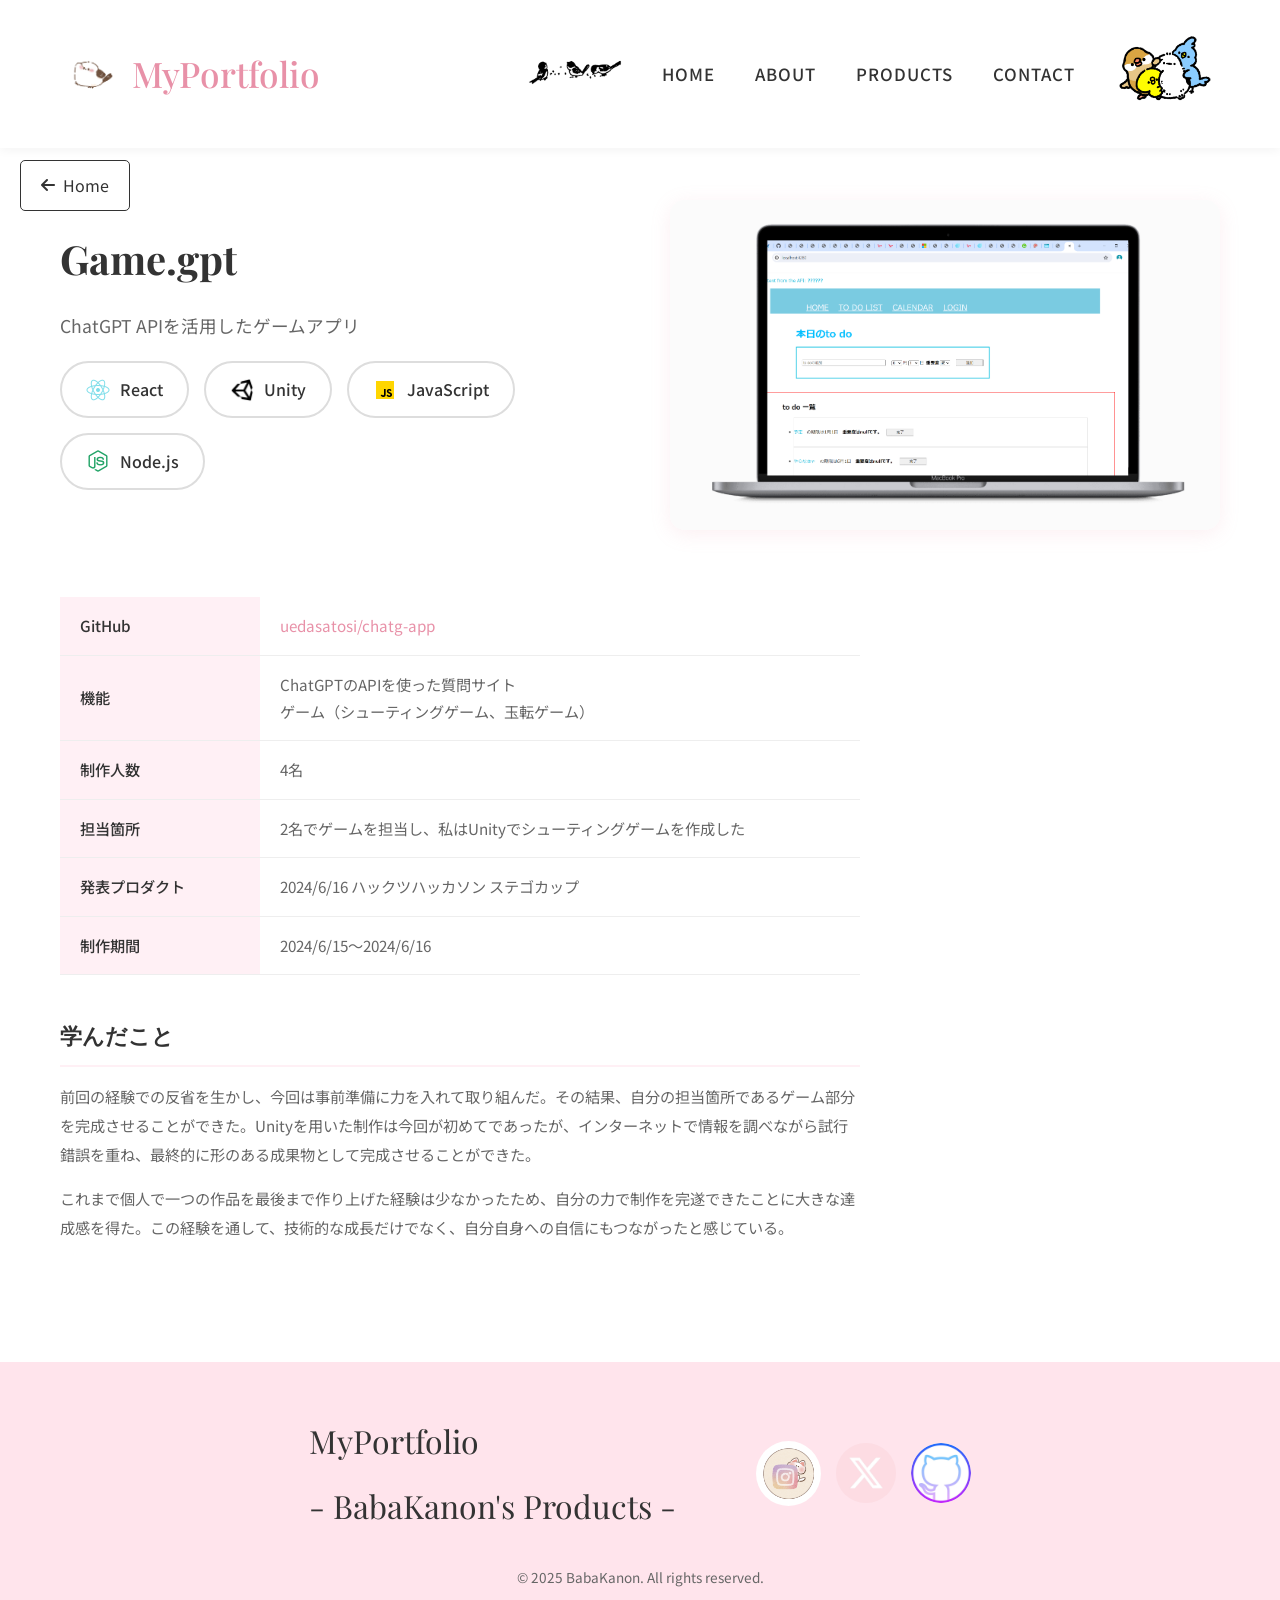
==== gamegpt.html @ a51b3598 "third commit" ====
<!DOCTYPE html>
<html lang="ja">
<head>
    <meta charset="UTF-8">
    <meta name="viewport" content="width=device-width, initial-scale=1.0">
    <title>Game.gpt - Kanon's Portfolio</title>
    <link rel="icon" href="images/icon_shimaenaga.png" type="image/png">
    <link rel="stylesheet" href="styles.css">
    <link rel="preconnect" href="https://fonts.googleapis.com">
    <link rel="preconnect" href="https://fonts.gstatic.com" crossorigin>
    <link href="https://fonts.googleapis.com/css2?family=Playfair+Display:wght@400;500;600&family=Noto+Sans+JP:wght@300;400;500;600&display=swap" rel="stylesheet">
    <link rel="stylesheet" href="https://cdnjs.cloudflare.com/ajax/libs/font-awesome/6.4.0/css/all.min.css">
</head>
<body>
    <!-- Navigation -->
    <nav class="navbar">
        <div class="nav-container">
            <a href="index.html" class="nav-logo"><img src="images/icon_shimaenaga.png" alt="icon" class="nav-icon">MyPortfolio</a>
            <ul class="nav-menu">
                <li><img src="images/birds.gif" alt="birds" class="nav-birds-left"></li>
                <li><a href="index.html#home">HOME</a></li>
                <li><a href="index.html#about">ABOUT</a></li>
                <li><a href="index.html#products">PRODUCTS</a></li>
                <li><a href="index.html#contact">CONTACT</a></li>
                <li><img src="images/birds_huwahuwa.png" alt="birds" class="nav-birds"></li>
            </ul>
            <div class="hamburger">
                <span></span>
                <span></span>
                <span></span>
            </div>
        </div>
    </nav>

    <!-- Product Detail -->
    <section class="product-detail">
        <div class="container">
            <div class="product-detail-header">
                <a href="index.html" class="back-home-btn"><i class="fas fa-arrow-left"></i> Home</a>
            </div>
            <div class="product-detail-content">
                <div class="product-detail-text">
                    <h1 class="product-detail-title">Game.gpt</h1>
                    <p class="product-detail-subtitle">ChatGPT APIを活用したゲームアプリ</p>
                    <div class="tech-badges">
                        <span class="tech-badge"><img src="images/icon-react-.png" alt="React">React</span>
                        <span class="tech-badge"><img src="images/icon-unity.png" alt="Unity">Unity</span>
                        <span class="tech-badge"><img src="images/icon-javascript.png" alt="JavaScript">JavaScript</span>
                        <span class="tech-badge"><img src="images/icon-ノードjs.png" alt="Node.js">Node.js</span>
                    </div>
                </div>
                <div class="product-detail-image">
                    <img src="images/gamegpt-thumbnail.png" alt="Game.gpt">
                </div>
            </div>

            <div class="product-detail-info">
                <table class="detail-table">
                    <tr><th>GitHub</th><td><a href="https://github.com/uedasatosi/chatg-app" target="_blank">uedasatosi/chatg-app</a></td></tr>
                    <tr><th>機能</th><td>ChatGPTのAPIを使った質問サイト<br>ゲーム（シューティングゲーム、玉転ゲーム）</td></tr>
                    <tr><th>制作人数</th><td>4名</td></tr>
                    <tr><th>担当箇所</th><td>2名でゲームを担当し、私はUnityでシューティングゲームを作成した</td></tr>
                    <tr><th>発表プロダクト</th><td>2024/6/16 ハックツハッカソン ステゴカップ</td></tr>
                    <tr><th>制作期間</th><td>2024/6/15〜2024/6/16</td></tr>
                </table>

                <div class="detail-section">
                    <h3>学んだこと</h3>
                    <p>前回の経験での反省を生かし、今回は事前準備に力を入れて取り組んだ。その結果、自分の担当箇所であるゲーム部分を完成させることができた。Unityを用いた制作は今回が初めてであったが、インターネットで情報を調べながら試行錯誤を重ね、最終的に形のある成果物として完成させることができた。</p>
                    <p>これまで個人で一つの作品を最後まで作り上げた経験は少なかったため、自分の力で制作を完遂できたことに大きな達成感を得た。この経験を通して、技術的な成長だけでなく、自分自身への自信にもつながったと感じている。</p>
                </div>
            </div>
        </div>
    </section>

    <!-- Footer -->
    <footer class="footer">
        <div class="container">
            <div class="footer-content">
                <div class="footer-logo">
                    <p>MyPortfolio</p>
                    <p class="footer-subtitle">- BabaKanon's Products -</p>
                </div>
                <div class="social-links">
                    <a href="https://www.instagram.com/non2u._.u/" target="_blank" aria-label="Instagram"><img src="images/insta_cat.jpg" alt="Instagram"></a>
                    <a href="https://x.com/z8it44iz48630" target="_blank" aria-label="X (Twitter)"><img src="images/icon_x.jpg" alt="X"></a>
                    <a href="https://github.com/kanon261" target="_blank" aria-label="GitHub"><img src="images/icon_github.jpg" alt="GitHub"></a>
                </div>
            </div>
            <p class="copyright">&copy; 2025 BabaKanon. All rights reserved.</p>
        </div>
    </footer>

    <script src="script.js"></script>
</body>
</html>
---- styles.css ----
/* Loading Screen */
.loading-screen {
    position: fixed;
    top: 0;
    left: 0;
    width: 100%;
    height: 100%;
    background: var(--primary-light);
    display: flex;
    justify-content: center;
    align-items: center;
    z-index: 9999;
    transition: opacity 0.8s ease, visibility 0.8s ease;
}

.loading-screen.fade-out {
    opacity: 0;
    visibility: hidden;
}

.loading-apples-container {
    position: relative;
    width: 900px;
    max-width: 95vw;
}

.loading-apples {
    width: 100%;
    height: auto;
    display: block;
    animation: appleBrightness 2.5s ease-in-out forwards;
}

.loading-bird {
    position: absolute;
    left: 58%;
    bottom: 157px;
    transform: translateX(-50%);
    width: 80px;
    height: auto;
    animation: appleBrightness 2.5s ease-in-out forwards;
}

@keyframes appleBrightness {
    0% {
        filter: brightness(0.8);
    }
    20% {
        filter: brightness(0.9);
    }
    40% {
        filter: brightness(1.0);
    }
    60% {
        filter: brightness(1.1);
    }
    80%, 100% {
        filter: brightness(1.2);
    }
}

/* Reset & Base Styles */
* {
    margin: 0;
    padding: 0;
    box-sizing: border-box;
}

:root {
    --primary-color: #e891a8;
    --primary-light: #fff0f5;
    --text-dark: #333;
    --text-light: #666;
    --white: #ffffff;
    --accent: #f48fb1;
    --shadow: 0 4px 20px rgba(232, 145, 168, 0.15);
}

html {
    scroll-behavior: smooth;
}

body {
    font-family: 'Noto Sans JP', sans-serif;
    color: var(--text-dark);
    line-height: 1.8;
    background-color: var(--white);
}

/* Typography */
h1, h2, h3 {
    font-family: 'Playfair Display', serif;
}

/* Container */
.container {
    max-width: 1200px;
    margin: 0 auto;
    padding: 0 20px;
}

/* Navigation */
.navbar {
    position: fixed;
    top: 0;
    left: 0;
    right: 0;
    background: rgba(255, 255, 255, 0.95);
    backdrop-filter: blur(10px);
    z-index: 1000;
    box-shadow: 0 2px 10px rgba(0, 0, 0, 0.05);
}

.nav-container {
    max-width: 1200px;
    margin: 0 auto;
    padding: 20px 25px;
    display: flex;
    justify-content: space-between;
    align-items: center;
}

.nav-logo {
    font-family: 'Playfair Display', serif;
    font-size: 2.2rem;
    color: var(--primary-color);
    text-decoration: none;
    font-weight: 500;
    display: flex;
    align-items: center;
    gap: 12px;
}

.nav-icon {
    width: 55px;
    height: 55px;
    object-fit: contain;
}

.nav-birds {
    width: 100px;
    height: auto;
}

.nav-birds-left {
    width: 100px;
    height: auto;
}

.nav-menu {
    display: flex;
    list-style: none;
    gap: 40px;
    align-items: center;
}

.nav-menu a {
    text-decoration: none;
    color: var(--text-dark);
    font-size: 1.05rem;
    font-weight: 500;
    letter-spacing: 1px;
    transition: color 0.3s ease;
}

.nav-menu a:hover {
    color: var(--primary-color);
}

.hamburger {
    display: none;
    flex-direction: column;
    cursor: pointer;
    gap: 5px;
}

.hamburger span {
    width: 25px;
    height: 2px;
    background: var(--text-dark);
    transition: 0.3s;
}

/* Hero Section */
.hero {
    min-height: 100vh;
    background: linear-gradient(135deg, var(--primary-light) 0%, #ffe4ec 100%);
    display: flex;
    flex-direction: column;
    justify-content: center;
    align-items: center;
    padding-top: 80px;
    position: relative;
    overflow: hidden;
}

.hero-content {
    z-index: 2;
    padding: 40px 20px;
    display: flex;
    align-items: center;
    justify-content: center;
    gap: 60px;
    max-width: 900px;
}

.hero-text {
    text-align: left;
}

.hero-title {
    font-size: 3.5rem;
    color: var(--text-dark);
    margin-bottom: 10px;
    animation: fadeInUp 1s ease;
}

.hero-subtitle {
    font-size: 1.1rem;
    color: var(--text-light);
    letter-spacing: 2px;
    animation: fadeInUp 1s ease 0.2s both;
}

.hero-icon {
    width: 180px;
    height: 180px;
    border-radius: 50%;
    overflow: hidden;
    background: #f5f0eb;
    box-shadow: 0 5px 20px rgba(0, 0, 0, 0.1);
    animation: fadeInUp 1s ease 0.4s both;
}

.hero-icon img {
    width: 100%;
    height: 100%;
    object-fit: cover;
}

.wave-container {
    position: absolute;
    bottom: 0;
    left: 0;
    width: 100%;
    overflow: hidden;
    line-height: 0;
}

.wave {
    width: 100%;
    height: 150px;
}

/* About Section */
.about {
    padding: 100px 0;
    background: var(--white);
}

.section-title {
    text-align: center;
    font-size: 2.5rem;
    margin-bottom: 60px;
    color: var(--text-dark);
    position: relative;
}

.section-title::after {
    content: '';
    position: absolute;
    bottom: -15px;
    left: 50%;
    transform: translateX(-50%);
    width: 60px;
    height: 3px;
    background: var(--primary-color);
}

.about-content {
    display: grid;
    grid-template-columns: 1fr 1.5fr;
    gap: 60px;
    align-items: start;
}

.about-image {
    position: relative;
}

.about-image img {
    width: 100%;
    border-radius: 20px;
    box-shadow: var(--shadow);
}

.about-text h3 {
    font-size: 2rem;
    margin-bottom: 20px;
    color: var(--text-dark);
}

.about-info {
    background: var(--primary-light);
    padding: 20px;
    border-radius: 10px;
    margin-bottom: 25px;
}

.about-info p {
    margin-bottom: 8px;
    font-size: 0.95rem;
}

.about-info .label {
    font-weight: 600;
    color: var(--primary-color);
}

.about-description {
    margin-bottom: 15px;
    color: var(--text-light);
    font-size: 0.95rem;
}

/* Products Section */
.products {
    padding: 100px 0;
    background: linear-gradient(180deg, var(--white) 0%, var(--primary-light) 100%);
}

.products-grid {
    display: grid;
    grid-template-columns: repeat(auto-fit, minmax(280px, 1fr));
    gap: 30px;
}

.product-card {
    background: var(--white);
    border-radius: 20px;
    overflow: hidden;
    box-shadow: var(--shadow);
    cursor: pointer;
    transition: transform 0.3s ease, box-shadow 0.3s ease;
    text-decoration: none;
    display: block;
}

.product-card:hover {
    transform: translateY(-10px);
    box-shadow: 0 20px 40px rgba(232, 145, 168, 0.25);
}

.product-image {
    height: 200px;
    overflow: hidden;
    background: var(--primary-light);
}

.product-image img {
    width: 100%;
    height: 100%;
    object-fit: cover;
    transition: transform 0.3s ease;
}

.product-card:hover .product-image img {
    transform: scale(1.05);
}

.product-info {
    padding: 25px;
}

.product-info h3 {
    font-size: 1.3rem;
    margin-bottom: 10px;
    color: var(--text-dark);
}

.product-date {
    font-size: 0.85rem;
    color: var(--text-light);
    margin-bottom: 5px;
}

.product-type {
    font-size: 0.8rem;
    color: var(--primary-color);
    font-weight: 500;
    text-transform: uppercase;
    letter-spacing: 1px;
}

/* Current Section */
.current {
    padding: 80px 0;
    background: var(--white);
}

.current-items {
    display: flex;
    justify-content: center;
    gap: 40px;
    flex-wrap: wrap;
}

.current-item {
    background: var(--primary-light);
    padding: 30px 40px;
    border-radius: 15px;
    text-align: center;
    min-width: 280px;
}

.current-badge {
    background: var(--primary-color);
    color: var(--white);
    padding: 5px 15px;
    border-radius: 20px;
    font-size: 0.8rem;
    font-weight: 500;
    text-transform: uppercase;
    letter-spacing: 1px;
}

.current-item p {
    margin-top: 15px;
    font-size: 1rem;
    color: var(--text-dark);
}

/* Concept Section */
.concept {
    padding: 100px 0;
    background: var(--white);
    text-align: center;
}

.concept-title {
    font-size: 2.5rem;
    color: var(--primary-color);
    margin-bottom: 20px;
}

.concept-text {
    font-size: 1.3rem;
    color: var(--text-light);
    letter-spacing: 2px;
}

.concept-image {
    margin-top: 0;
}

.concept-image img {
    max-width: 300px;
    height: auto;
}

/* Thank You Section */
.thank-you {
    background: var(--white);
}

.thank-you-wave {
    width: 100%;
    line-height: 0;
}

.thank-you-wave svg {
    width: 100%;
    height: 80px;
}

.thank-you-content {
    background: #ffe4ec;
    padding: 60px 0;
    text-align: center;
}

.thank-you-title {
    font-family: 'Noto Sans JP', sans-serif;
    font-size: 2rem;
    font-weight: 500;
    color: var(--text-dark);
    margin-bottom: 15px;
}

.thank-you-subtitle {
    font-size: 1rem;
    color: var(--text-light);
    letter-spacing: 1px;
}

/* Footer */
.footer {
    background: #ffe4ec;
    padding: 50px 0 30px;
}

.footer-content {
    display: flex;
    justify-content: center;
    align-items: center;
    gap: 80px;
    margin-bottom: 30px;
}

.footer-logo p {
    font-family: 'Playfair Display', serif;
    font-size: 2rem;
    color: var(--text-dark);
}

.footer-subtitle {
    font-size: 1.1rem;
    color: var(--text-light);
    margin-top: 8px;
}

.social-links {
    display: flex;
    gap: 15px;
    align-items: center;
}

.social-links a {
    width: 60px;
    height: 60px;
    border-radius: 50%;
    overflow: hidden;
    display: block;
    text-decoration: none;
    transition: transform 0.3s ease, box-shadow 0.3s ease;
}

.social-links a:hover {
    transform: translateY(-3px);
    box-shadow: 0 5px 15px rgba(232, 145, 168, 0.3);
}

.social-links a img {
    width: 60px;
    height: 60px;
    object-fit: cover;
    display: block;
}

.social-links a:first-child {
    width: 65px;
    height: 65px;
}

.social-links a:first-child img {
    width: 65px;
    height: 65px;
}

.copyright {
    text-align: center;
    font-size: 0.85rem;
    color: var(--text-light);
}

/* Modal */
.modal {
    display: none;
    position: fixed;
    top: 0;
    left: 0;
    width: 100%;
    height: 100%;
    background: rgba(0, 0, 0, 0.7);
    z-index: 2000;
    overflow-y: auto;
    padding: 40px 20px;
}

.modal-content {
    background: var(--white);
    max-width: 900px;
    margin: 0 auto;
    border-radius: 20px;
    position: relative;
    animation: modalFadeIn 0.3s ease;
}

.close-modal {
    position: absolute;
    top: 20px;
    right: 25px;
    font-size: 2rem;
    cursor: pointer;
    color: var(--text-light);
    transition: color 0.3s ease;
    z-index: 10;
}

.close-modal:hover {
    color: var(--text-dark);
}

.modal-content h2 {
    padding: 30px 40px 20px;
    font-size: 2rem;
    color: var(--text-dark);
    border-bottom: 1px solid #eee;
}

.modal-body {
    padding: 30px 40px;
}

.modal-image {
    margin-bottom: 30px;
}

.modal-image img {
    width: 100%;
    max-height: 300px;
    object-fit: contain;
    border-radius: 10px;
}

.modal-info h3 {
    font-size: 1.3rem;
    margin-bottom: 15px;
    color: var(--text-dark);
}

.modal-info h4 {
    font-size: 1.1rem;
    margin: 25px 0 10px;
    color: var(--text-dark);
}

.modal-info p {
    margin-bottom: 10px;
    color: var(--text-light);
    font-size: 0.95rem;
}

.modal-info ul {
    margin-left: 20px;
    margin-bottom: 15px;
}

.modal-info li {
    margin-bottom: 8px;
    color: var(--text-light);
    font-size: 0.95rem;
}

.tech-badges {
    display: flex;
    flex-wrap: wrap;
    gap: 15px;
    margin-bottom: 25px;
}

.tech-badge {
    background: var(--white);
    color: var(--text-dark);
    padding: 12px 24px;
    border-radius: 50px;
    font-size: 1rem;
    font-weight: 500;
    border: 2px solid #ddd;
    display: inline-flex;
    align-items: center;
    gap: 10px;
}

.tech-badge img {
    width: 24px;
    height: 24px;
    object-fit: contain;
}

.info-table {
    width: 100%;
    border-collapse: collapse;
    margin-bottom: 25px;
}

.info-table th,
.info-table td {
    padding: 12px 15px;
    text-align: left;
    border-bottom: 1px solid #eee;
    font-size: 0.95rem;
}

.info-table th {
    width: 30%;
    background: var(--primary-light);
    font-weight: 500;
    color: var(--text-dark);
}

.info-table td {
    color: var(--text-light);
}

.info-table a {
    color: var(--primary-color);
    text-decoration: none;
}

.info-table a:hover {
    text-decoration: underline;
}

/* Product Detail Page */
.product-detail {
    padding: 160px 0 80px;
    min-height: 100vh;
    background: var(--white);
}

.product-detail-header {
    margin-bottom: 40px;
}

.back-link {
    display: inline-flex;
    align-items: center;
    gap: 8px;
    color: var(--text-light);
    text-decoration: none;
    font-size: 0.95rem;
    transition: color 0.3s ease;
}

.back-link:hover {
    color: var(--primary-color);
}

.back-home-btn {
    display: inline-flex;
    align-items: center;
    gap: 8px;
    color: var(--text-dark);
    text-decoration: none;
    font-size: 1rem;
    padding: 10px 20px;
    border: 1px solid var(--text-dark);
    border-radius: 5px;
    transition: all 0.3s ease;
    position: fixed;
    top: 160px;
    left: 20px;
    background: var(--white);
    z-index: 100;
}

.back-home-btn:hover {
    background: var(--primary-light);
    border-color: var(--primary-color);
    color: var(--primary-color);
}

.product-detail-content {
    display: grid;
    grid-template-columns: 1fr 1fr;
    gap: 60px;
    align-items: center;
    margin-bottom: 60px;
}

.product-detail-title {
    font-size: 2.5rem;
    color: var(--text-dark);
    margin-bottom: 15px;
}

.product-detail-subtitle {
    font-size: 1.1rem;
    color: var(--text-light);
    margin-bottom: 20px;
}

.product-detail-text .tech-badges {
    margin-top: 20px;
}

.product-detail-image img {
    width: 100%;
    border-radius: 15px;
    box-shadow: var(--shadow);
}

.product-detail-info {
    max-width: 800px;
}

.detail-table {
    width: 100%;
    border-collapse: collapse;
    margin-bottom: 40px;
}

.detail-table th,
.detail-table td {
    padding: 15px 20px;
    text-align: left;
    border-bottom: 1px solid #eee;
    font-size: 0.95rem;
}

.detail-table th {
    width: 25%;
    background: var(--primary-light);
    font-weight: 500;
    color: var(--text-dark);
}

.detail-table td {
    color: var(--text-light);
}

.detail-table a {
    color: var(--primary-color);
    text-decoration: none;
}

.detail-table a:hover {
    text-decoration: underline;
}

.detail-section {
    margin-bottom: 40px;
}

.detail-section h3 {
    font-size: 1.4rem;
    color: var(--text-dark);
    margin-bottom: 15px;
    padding-bottom: 10px;
    border-bottom: 2px solid var(--primary-light);
}

.detail-section p {
    color: var(--text-light);
    font-size: 0.95rem;
    margin-bottom: 15px;
    line-height: 1.9;
}

.detail-section ul {
    margin-left: 20px;
}

.detail-section li {
    color: var(--text-light);
    font-size: 0.95rem;
    margin-bottom: 10px;
    line-height: 1.8;
}

@media (max-width: 768px) {
    .product-detail-content {
        grid-template-columns: 1fr;
        gap: 30px;
    }

    .product-detail-title {
        font-size: 1.8rem;
    }

    .detail-table th,
    .detail-table td {
        display: block;
        width: 100%;
    }

    .detail-table th {
        border-bottom: none;
    }
}

/* Animations */
@keyframes fadeInUp {
    from {
        opacity: 0;
        transform: translateY(30px);
    }
    to {
        opacity: 1;
        transform: translateY(0);
    }
}

@keyframes modalFadeIn {
    from {
        opacity: 0;
        transform: scale(0.9);
    }
    to {
        opacity: 1;
        transform: scale(1);
    }
}

/* Responsive */
@media (max-width: 768px) {
    .nav-menu {
        position: fixed;
        top: 70px;
        left: -100%;
        width: 100%;
        height: calc(100vh - 70px);
        background: var(--white);
        flex-direction: column;
        align-items: center;
        justify-content: center;
        gap: 30px;
        transition: left 0.3s ease;
    }

    .nav-menu.active {
        left: 0;
    }

    .hamburger {
        display: flex;
    }

    .hamburger.active span:nth-child(1) {
        transform: rotate(45deg) translate(5px, 5px);
    }

    .hamburger.active span:nth-child(2) {
        opacity: 0;
    }

    .hamburger.active span:nth-child(3) {
        transform: rotate(-45deg) translate(5px, -5px);
    }

    .hero-content {
        flex-direction: column;
        gap: 30px;
    }

    .hero-text {
        text-align: center;
    }

    .hero-title {
        font-size: 2.5rem;
    }

    .hero-subtitle {
        font-size: 0.9rem;
    }

    .hero-icon {
        width: 140px;
        height: 140px;
    }

    .about-content {
        grid-template-columns: 1fr;
        gap: 40px;
    }

    .about-image {
        max-width: 300px;
        margin: 0 auto;
    }

    .section-title {
        font-size: 2rem;
    }

    .current-items {
        flex-direction: column;
        align-items: center;
    }

    .footer-content {
        flex-direction: column;
        gap: 30px;
        text-align: center;
    }

    .modal-content h2 {
        padding: 25px 20px 15px;
        font-size: 1.5rem;
    }

    .modal-body {
        padding: 20px;
    }

    .info-table th,
    .info-table td {
        display: block;
        width: 100%;
    }

    .info-table th {
        border-bottom: none;
    }
}
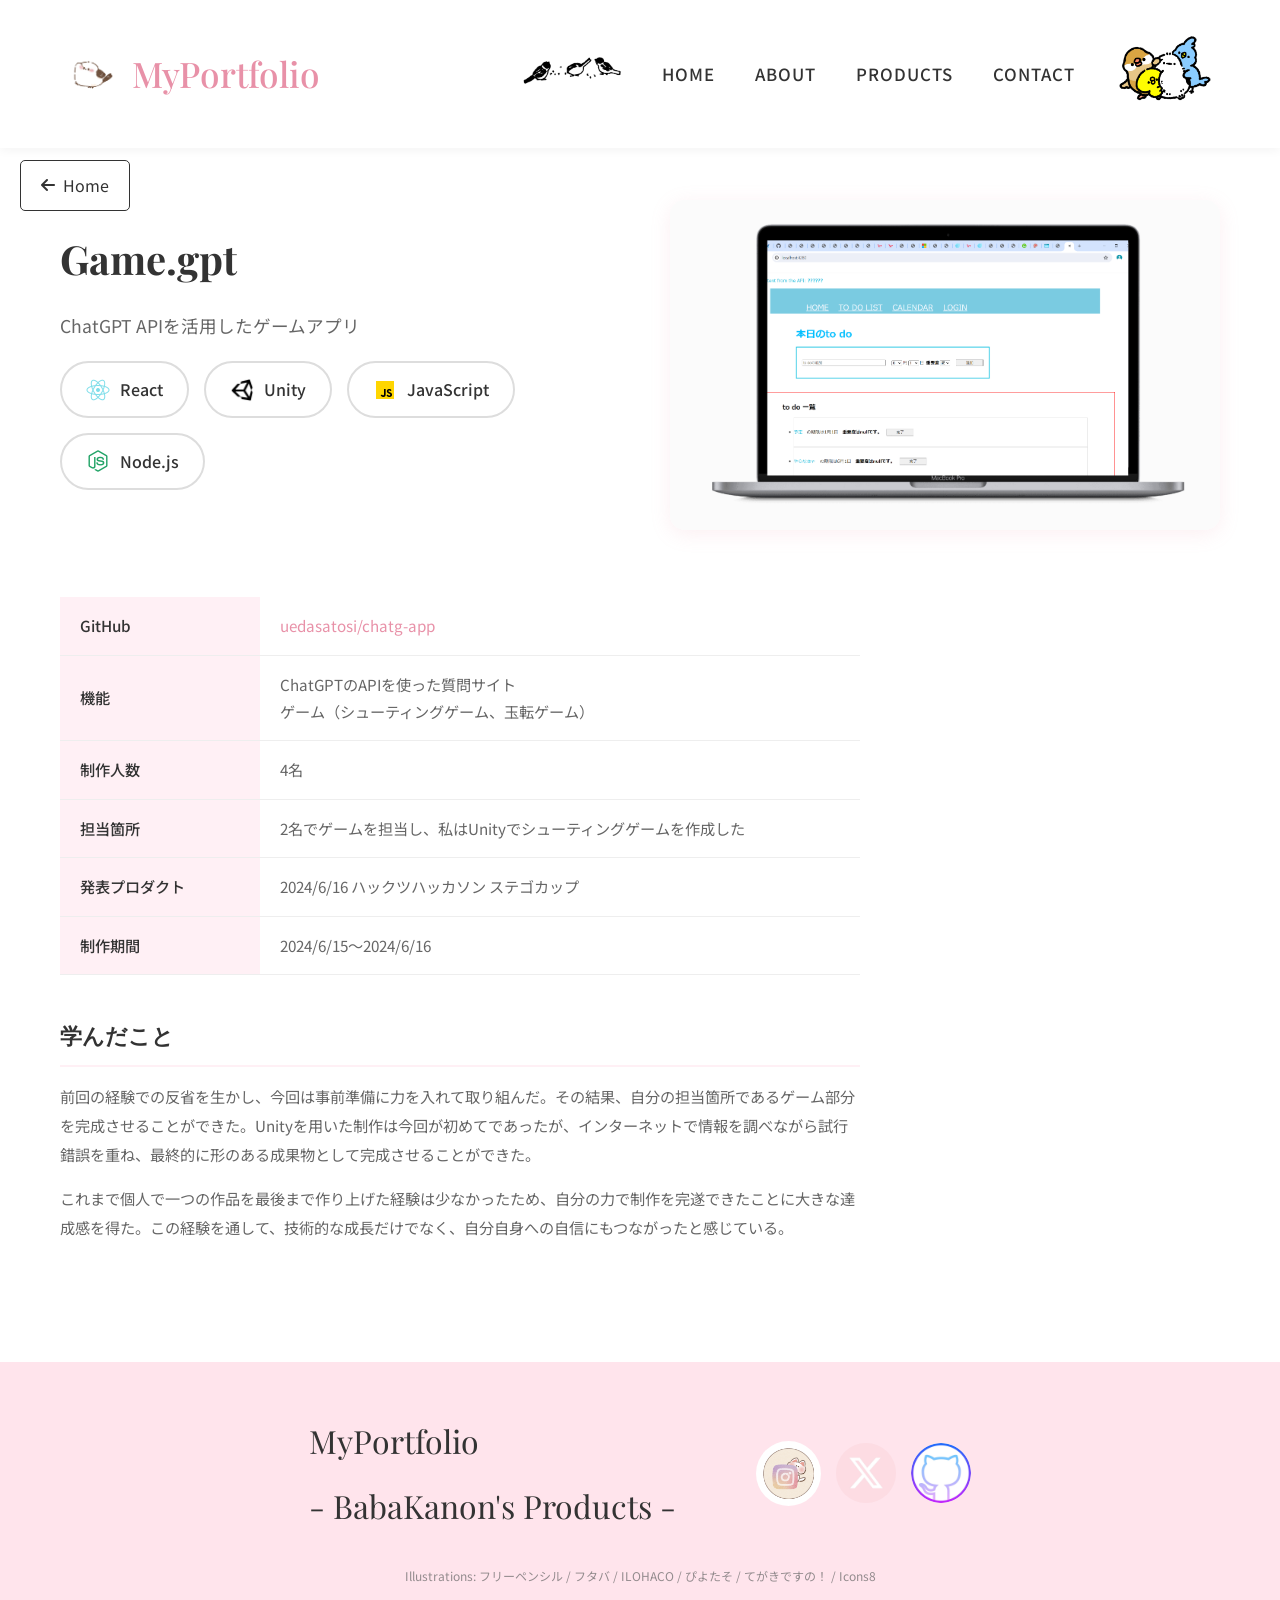
==== commit 62b63943: "Include credits" ====
--- a/gamegpt.html
+++ b/gamegpt.html
@@ -87,7 +87,15 @@
                     <a href="https://github.com/kanon261" target="_blank" aria-label="GitHub"><img src="images/icon_github.jpg" alt="GitHub"></a>
                 </div>
             </div>
-            <p class="copyright">&copy; 2025 BabaKanon. All rights reserved.</p>
+            <p class="credits">
+                Illustrations:
+                <a href="https://フリーペンシル.com/" target="_blank">フリーペンシル</a> /
+                <a href="https://eiyoushi-hutaba.com/" target="_blank">フタバ</a> /
+                <a href="https://kaiunillust.com/" target="_blank">ILOHACO</a> /
+                <a href="https://hiyokoyarou.com/" target="_blank">ぴよたそ</a> /
+                <a href="https://regeld.com/desi/" target="_blank">てがきですの！</a> /
+                <a href="https://icons8.jp/" target="_blank">Icons8</a>
+            </p>
         </div>
     </footer>
 
--- a/styles.css
+++ b/styles.css
@@ -561,6 +561,23 @@
     text-align: center;
     font-size: 0.85rem;
     color: var(--text-light);
+}
+
+.credits {
+    text-align: center;
+    font-size: 0.75rem;
+    color: var(--text-light);
+    margin-top: 10px;
+    opacity: 0.7;
+}
+
+.credits a {
+    color: var(--text-light);
+    text-decoration: none;
+}
+
+.credits a:hover {
+    text-decoration: underline;
 }
 
 /* Modal */
